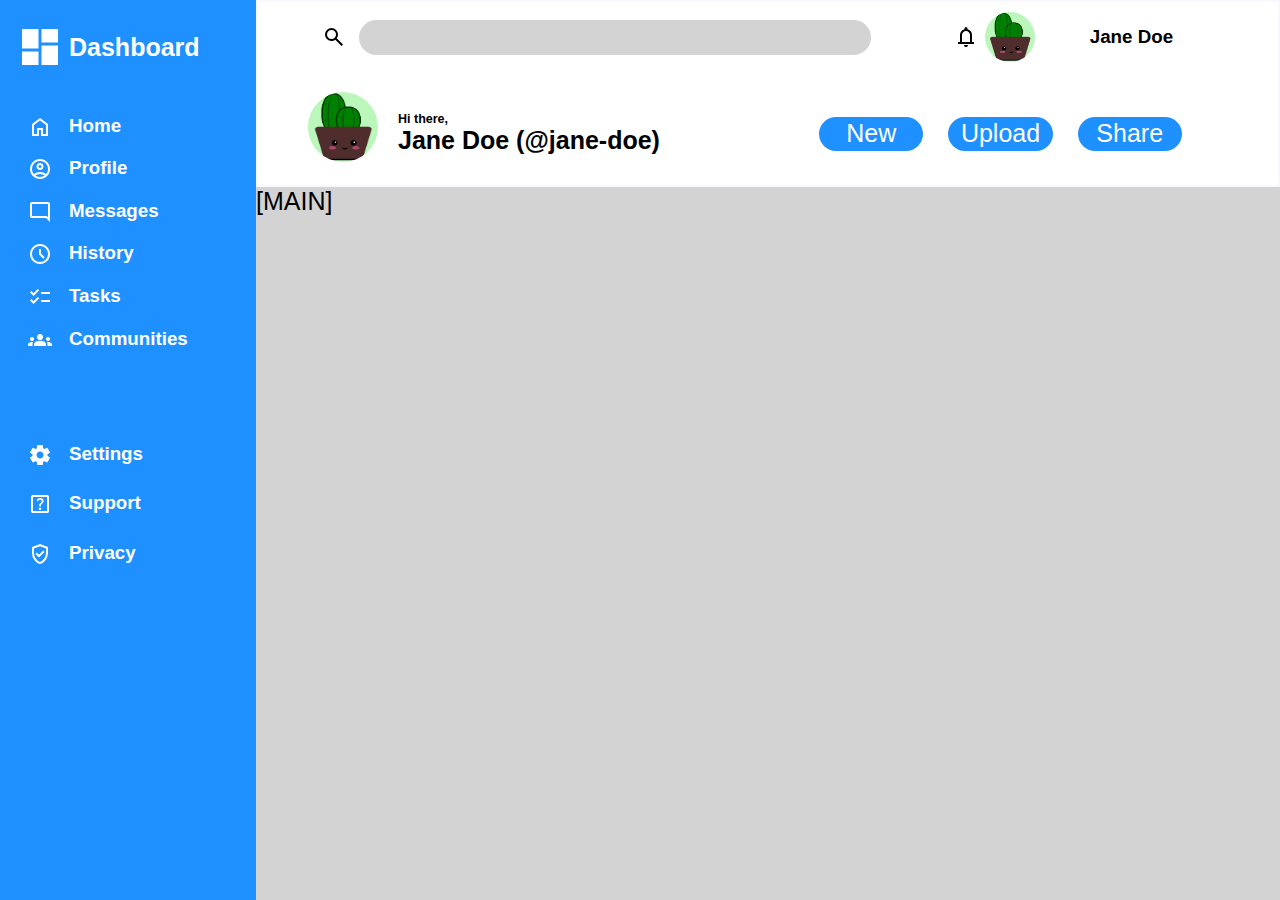
==== index.html @ dd7940e0 "Apply grid layout to header and sidebar elements" ====
<!DOCTYPE html>
<html lang="en">
<head>
    <meta charset="UTF-8">
    <meta name="viewport" content="width=device-width, initial-scale=1.0">
    <title>TOP - Admin Dashboard</title>
    <link rel="stylesheet" href="Assets/CSS/index.css">
</head>
<body>
    <div class="main-grid">
        <div id="sidebar">
            <div class="dashboard">
                <img src="Assets/Images/dashboard.svg" alt="Dashboard Icon">
                <h1>Dashboard</h1>
            </div>
            <ul class="list-one">
                <li><img src="Assets/Images/home.svg" alt="Home Icon"><p>Home</p></li>
                <li><img src="Assets/Images/profile.svg" alt="Profile Icon"><p>Profile</p></li>
                <li><img src="Assets/Images/messages.svg" alt="Messages Icon"><p>Messages</p></li>
                <li><img src="Assets/Images/history.svg" alt="History Icon"><p>History</p></li>
                <li><img src="Assets/Images/tasks.svg" alt="Tasks Icon"><p>Tasks</p></li>
                <li><img src="Assets/Images/groups.svg" alt="Communities Icon"><p>Communities</p></li>
            </ul>
            <ul class="list-two">
                <li><img src="Assets/Images/settings.svg" alt="Settings Icon">Settings</li>
                <li><img src="Assets/Images/support.svg" alt="Support Icon">Support</li>
                <li><img src="Assets/Images/privacy.svg" alt="Privacy Icon">Privacy</li>
            </ul>
        </div>
        <header>
            <div class="top-header">
                <div class="search-box">
                    <img src="Assets/Images/search.svg" alt="Search Icon">
                    <div class="search-bar"></div>
                </div>
                <div class="notifications-box">
                    <img src="Assets/Images/bell.svg" alt="Notifications Icon" class="bell">
                    <img src="Assets/Images/cactus.png" alt="Cactus Profile Image" class="mini-profile">
                    <p>Jane Doe</p>
                </div>
            </div>
            <div class="bottom-header">
                <div class="profile-box">
                    <img src="Assets/Images/cactus.png" alt="Cactus Profile Image" class="profile-image">
                    <div class="profile-text">
                        <p>Hi there,</p>
                        <p>Jane Doe (@jane-doe)</p>
                    </div>
                </div>
                <div class="action-buttons">
                    <button type="button">New</button>
                    <button type="button">Upload</button>
                    <button type="button">Share</button>
                </div>
            </div>
        </header>
        <main>[MAIN]</main>
    </div>
</body>
</html>
---- Assets/CSS/index.css ----
* {
    box-sizing: border-box;
    margin: 0;
    padding: 0;
}

html {
    font-size: 25px;
    font-family: sans-serif;
}

.main-grid {
    height: 100vh;
    display: grid;
    grid-template-columns: repeat(5, 1fr);
    grid-template-rows: 1fr 4fr;
}

#sidebar {
    background-color: dodgerblue;
    color: white;
    grid-column: 1 / 2;
    grid-row: 1 / 3;
    padding: 10px;
    display: grid;
    grid-template-columns: 100%;
    grid-template-rows: 1fr 4fr 6fr;
    gap: 30px;
}

.dashboard {
    display: grid;
    grid-template-columns: 1fr 3fr;
    align-self: center;
}

h1 {
    font-size: 1rem;
    align-self: center;
}

#sidebar img {
    filter: invert(100%) sepia(100%) saturate(1%) hue-rotate(221deg) brightness(107%) contrast(101%);
    justify-self: center;
}

ul {
    list-style-type: none;
    display: grid;
}

.list-one {
    grid-template-rows: repeat(5, 1fr) 2fr;
}

.list-two {
    grid-template-rows: 1fr 1fr 7fr;
}

#sidebar li {
    display: grid;
    grid-template-columns: 1fr 3fr;
    font-size: 0.75rem;
    font-weight: bold;
}

header {
    border: 2px solid ghostwhite;
    grid-column: 2 / 6;
    grid-row: 1 / 2;
    display: grid;
    grid-template-rows: 3fr 5fr;
    padding: 10px 50px;
    gap: 30px;
    box-shadow: 50px 50px darkgrey;
}

.top-header {
    display: grid;
    grid-template-columns: 2fr 1fr;
    gap: 75px;
}

.search-box {
    display: grid;
    grid-template-columns: 1fr 10fr;
}

.search-box img {
    align-self: center;
    justify-self: center;
}

.search-bar {
    background-color: lightgray;
    border-radius: 50px;
    height: 35px;
    align-self: center;
}

.notifications-box {
    display: grid;
    grid-template-columns: 1fr 1fr 5fr;
    align-items: center;
    font-size: 0.75rem;
    font-weight: bold;
}

.bell {
    justify-self: center;
}

.mini-profile {
    height: 50px;
    width: 50px;
    border-radius: 50px;
    justify-self: center;
}

.notifications-box p {
    justify-self: center;
}

.bottom-header {
    display: grid;
    grid-template-columns: 1fr 1fr;
    gap: 10px;
}

.profile-box {
    display: grid;
    grid-template-columns: 1fr 7fr;
    gap: 20px;
}

.profile-image {
    height: 70px;
    width: 70px;
    border-radius: 50px;
}

.profile-text {
    align-self: center;
}

.profile-text p {
    font-weight: bold;
}

.profile-text p:first-child {
    font-size: 0.5rem;
}

.action-buttons {
    display: grid;
    grid-template-columns: repeat(3, 1fr);
    gap: 25px;
    align-self: center;
    justify-self: center;
}

button {
    background-color: dodgerblue;
    border-radius: 50px;
    color: white;
    font-size: 1rem;
    padding: 0.1rem 0.5rem;
    border: none;
}

main {
    background-color: lightgray;
    grid-column: 2 / 6;
    grid-row: 2 / 3;
}
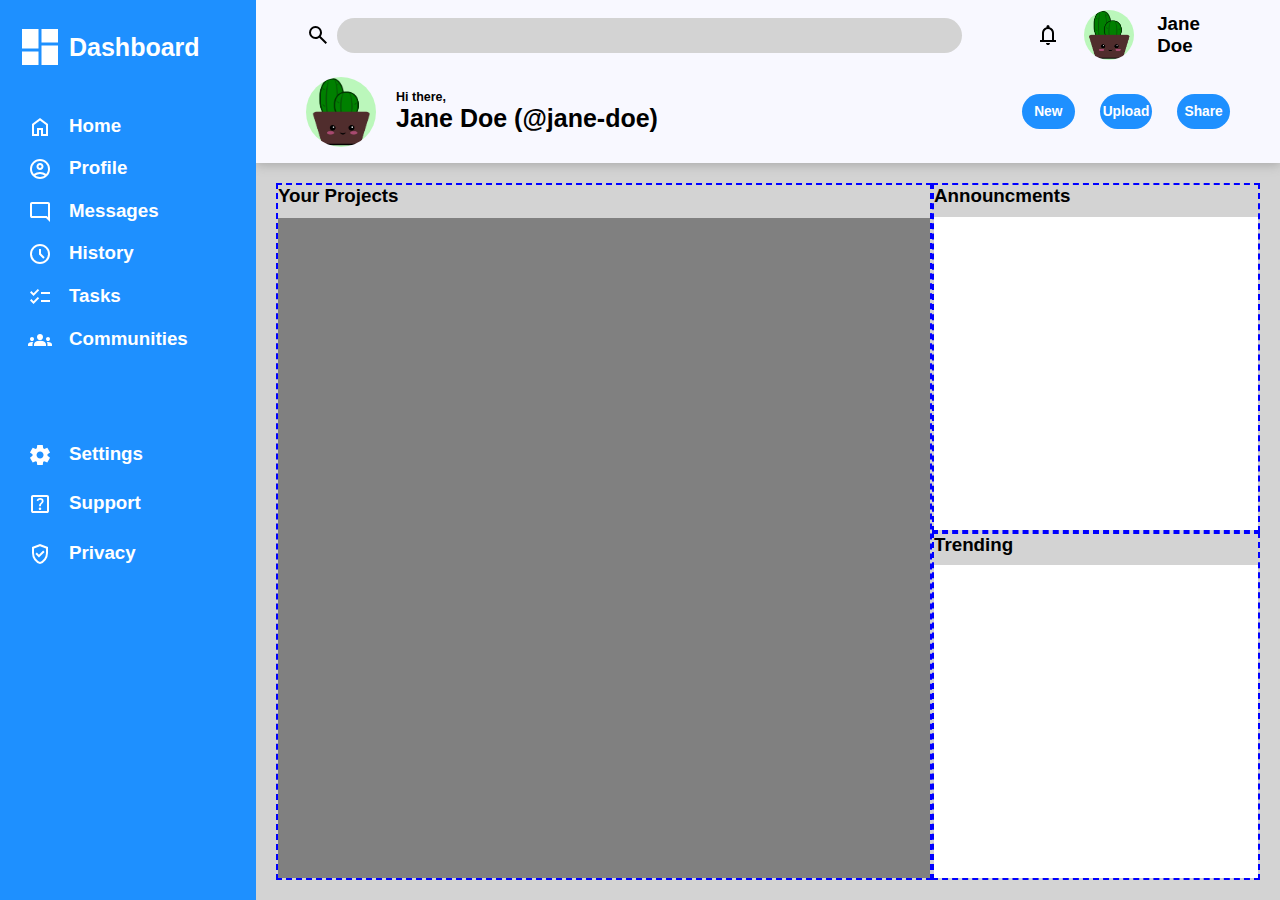
==== commit 00f690f8: "Fix shadow issue" ====
--- a/index.html
+++ b/index.html
@@ -27,34 +27,56 @@
                 <li><img src="Assets/Images/privacy.svg" alt="Privacy Icon">Privacy</li>
             </ul>
         </div>
-        <header>
-            <div class="top-header">
-                <div class="search-box">
-                    <img src="Assets/Images/search.svg" alt="Search Icon">
-                    <div class="search-bar"></div>
-                </div>
-                <div class="notifications-box">
-                    <img src="Assets/Images/bell.svg" alt="Notifications Icon" class="bell">
-                    <img src="Assets/Images/cactus.png" alt="Cactus Profile Image" class="mini-profile">
-                    <p>Jane Doe</p>
-                </div>
-            </div>
-            <div class="bottom-header">
-                <div class="profile-box">
-                    <img src="Assets/Images/cactus.png" alt="Cactus Profile Image" class="profile-image">
-                    <div class="profile-text">
-                        <p>Hi there,</p>
-                        <p>Jane Doe (@jane-doe)</p>
+        <div class="content-space">
+            <header>
+                <div class="top-header">
+                    <div class="search-box">
+                        <img src="Assets/Images/search.svg" alt="Search Icon">
+                        <div class="search-bar"></div>
+                    </div>
+                    <div class="notifications-box">
+                        <img src="Assets/Images/bell.svg" alt="Notifications Icon" class="bell">
+                        <img src="Assets/Images/cactus.png" alt="Cactus Profile Image" class="mini-profile">
+                        <p>Jane Doe</p>
                     </div>
                 </div>
-                <div class="action-buttons">
-                    <button type="button">New</button>
-                    <button type="button">Upload</button>
-                    <button type="button">Share</button>
+                <div class="bottom-header">
+                    <div class="profile-box">
+                        <img src="Assets/Images/cactus.png" alt="Cactus Profile Image" class="profile-image">
+                        <div class="profile-text">
+                            <p>Hi there,</p>
+                            <p>Jane Doe (@jane-doe)</p>
+                        </div>
+                    </div>
+                    <div class="action-buttons">
+                        <button type="button">New</button>
+                        <button type="button">Upload</button>
+                        <button type="button">Share</button>
+                    </div>
                 </div>
-            </div>
-        </header>
-        <main>[MAIN]</main>
+            </header>
+            <main>
+                <div class="projects">
+                    <p>Your Projects</p>
+                    <div class="project-cards">
+                        <div class="card"></div>
+                        <div class="card"></div>
+                        <div class="card"></div>
+                        <div class="card"></div>
+                        <div class="card"></div>
+                        <div class="card"></div>
+                    </div>
+                </div>
+                <div class="announcements">
+                    <p>Announcments</p>
+                    <div class="announcement-list"></div>
+                </div>
+                <div class="trending">
+                    <p>Trending</p>
+                    <div class="trending-list"></div>
+                </div>
+            </main>
+        </div>
     </div>
 </body>
 </html>--- a/Assets/CSS/index.css
+++ b/Assets/CSS/index.css
@@ -13,15 +13,12 @@
 .main-grid {
     height: 100vh;
     display: grid;
-    grid-template-columns: repeat(5, 1fr);
-    grid-template-rows: 1fr 4fr;
+    grid-template-columns: 1fr 4fr;
 }
 
 #sidebar {
     background-color: dodgerblue;
     color: white;
-    grid-column: 1 / 2;
-    grid-row: 1 / 3;
     padding: 10px;
     display: grid;
     grid-template-columns: 100%;
@@ -65,31 +62,37 @@
     font-weight: bold;
 }
 
+.content-space {
+    height: 100vh;
+    background-color: lightgray;
+    overflow: hidden;
+    display: grid;
+    grid-template-rows: 1fr 5fr;
+}
+
 header {
-    border: 2px solid ghostwhite;
-    grid-column: 2 / 6;
-    grid-row: 1 / 2;
+    background-color: ghostwhite;
     display: grid;
     grid-template-rows: 3fr 5fr;
     padding: 10px 50px;
-    gap: 30px;
-    box-shadow: 50px 50px darkgrey;
+    gap: 10px;
+    align-items: center;
+    box-shadow: 0px 2px 10px darkgray;
 }
 
 .top-header {
     display: grid;
-    grid-template-columns: 2fr 1fr;
-    gap: 75px;
+    grid-template-columns: 3fr 1fr;
+    gap: 50px;
 }
 
 .search-box {
     display: grid;
-    grid-template-columns: 1fr 10fr;
+    grid-template-columns: 1fr 20fr;
 }
 
 .search-box img {
     align-self: center;
-    justify-self: center;
 }
 
 .search-bar {
@@ -101,7 +104,7 @@
 
 .notifications-box {
     display: grid;
-    grid-template-columns: 1fr 1fr 5fr;
+    grid-template-columns: 1fr 1fr 1fr;
     align-items: center;
     font-size: 0.75rem;
     font-weight: bold;
@@ -109,23 +112,22 @@
 
 .bell {
     justify-self: center;
+}
+
+.notifications-box > p {
+    justify-self: start;
 }
 
 .mini-profile {
     height: 50px;
     width: 50px;
     border-radius: 50px;
-    justify-self: center;
-}
-
-.notifications-box p {
-    justify-self: center;
 }
 
 .bottom-header {
     display: grid;
-    grid-template-columns: 1fr 1fr;
-    gap: 10px;
+    grid-template-columns: 2fr 1fr;
+    gap: 300px;
 }
 
 .profile-box {
@@ -157,21 +159,59 @@
     grid-template-columns: repeat(3, 1fr);
     gap: 25px;
     align-self: center;
-    justify-self: center;
 }
 
 button {
     background-color: dodgerblue;
     border-radius: 50px;
     color: white;
-    font-size: 1rem;
-    padding: 0.1rem 0.5rem;
+    font-size: 0.55rem;
+    font-weight: bold;
+    padding: 10px 0;
     border: none;
 }
 
 main {
-    background-color: lightgray;
-    grid-column: 2 / 6;
+    background-color: transparent;
+    display: grid;
+    grid-template-columns: 2fr 1fr;
+    grid-template-rows: 1fr 1fr;
+    padding: 20px;
+}
+
+main > * {
+    border: 2px dashed blue;
+}
+
+main > * > p:first-child {
+    font-weight: bold;
+    font-size: 0.75rem;
+}
+
+.projects {
+    grid-row: 1 / 3;
+    display: grid;
+    grid-template-rows: 1fr 20fr;
+}
+
+.project-cards {
+    background-color: gray;
+}
+
+.announcements {
+    grid-column: 2 / 3;
+    grid-row: 1 / 2;
+    display: grid;
+    grid-template-rows: 1fr 10fr;
+}
+
+.announcement-list, .trending-list {
+    background-color: white;
+}
+
+.trending {
+    grid-column: 2 / 3;
     grid-row: 2 / 3;
-}
-
+    display: grid;
+    grid-template-rows: 1fr 10fr;
+}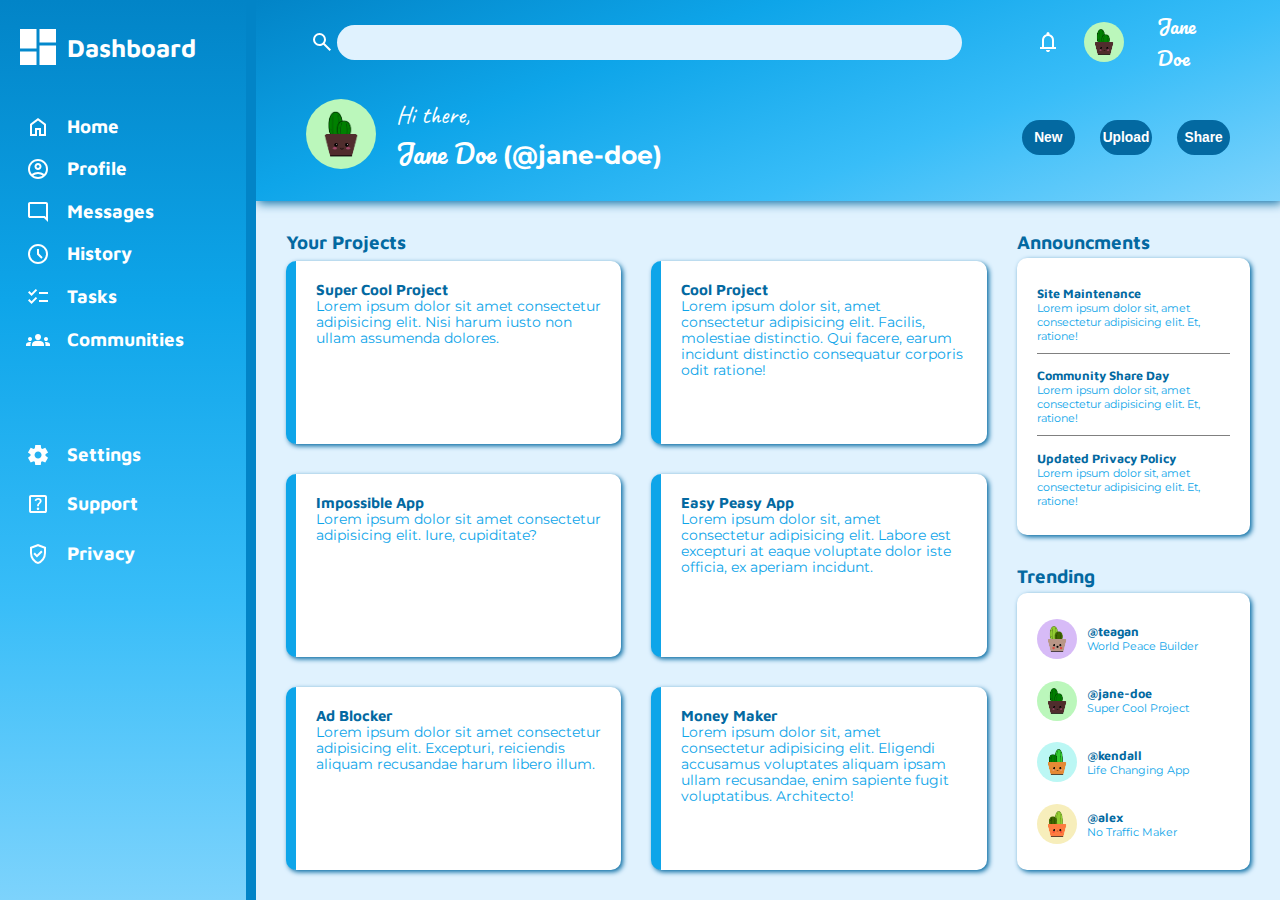
==== commit f1e23cae: "Update theme colors and fonts and avatars" ====
--- a/index.html
+++ b/index.html
@@ -31,21 +31,21 @@
             <header>
                 <div class="top-header">
                     <div class="search-box">
-                        <img src="Assets/Images/search.svg" alt="Search Icon">
+                        <img src="Assets/Images/search.svg" alt="Search Icon" class="svg">
                         <div class="search-bar"></div>
                     </div>
                     <div class="notifications-box">
-                        <img src="Assets/Images/bell.svg" alt="Notifications Icon" class="bell">
-                        <img src="Assets/Images/cactus.png" alt="Cactus Profile Image" class="mini-profile">
-                        <p>Jane Doe</p>
+                        <img src="Assets/Images/bell.svg" alt="Notifications Icon" class="bell svg">
+                        <img src="Assets/Images/green-cactus.png" alt="Cactus Profile Image" class="mini-profile">
+                        <p class="username">Jane Doe</p>
                     </div>
                 </div>
                 <div class="bottom-header">
                     <div class="profile-box">
-                        <img src="Assets/Images/cactus.png" alt="Cactus Profile Image" class="profile-image">
+                        <img src="Assets/Images/green-cactus.png" alt="Cactus Profile Image" class="profile-image">
                         <div class="profile-text">
                             <p>Hi there,</p>
-                            <p>Jane Doe (@jane-doe)</p>
+                            <p><span class="username">Jane Doe</span> (@jane-doe)</p>
                         </div>
                     </div>
                     <div class="action-buttons">
@@ -59,21 +59,81 @@
                 <div class="projects">
                     <p>Your Projects</p>
                     <div class="project-cards">
-                        <div class="card"></div>
-                        <div class="card"></div>
-                        <div class="card"></div>
-                        <div class="card"></div>
-                        <div class="card"></div>
-                        <div class="card"></div>
+                        <div class="card">
+                            <p class="card-title">Super Cool Project</p>
+                            <p class="card-description">Lorem ipsum dolor sit amet consectetur adipisicing elit. Nisi harum iusto non ullam assumenda dolores.</p>
+                        </div>
+                        <div class="card">
+                            <p class="card-title">Cool Project</p>
+                            <p class="card-description">Lorem ipsum dolor sit, amet consectetur adipisicing elit. Facilis, molestiae distinctio. Qui facere, earum incidunt distinctio consequatur corporis odit ratione!</p>
+                        </div>
+                        <div class="card">
+                            <p class="card-title">Impossible App</p>
+                            <p class="card-description">Lorem ipsum dolor sit amet consectetur adipisicing elit. Iure, cupiditate?</p>
+                        </div>
+                        <div class="card">
+                            <p class="card-title">Easy Peasy App</p>
+                            <p class="card-description">Lorem ipsum dolor sit, amet consectetur adipisicing elit. Labore est excepturi at eaque voluptate dolor iste officia, ex aperiam incidunt.</p>
+                        </div>
+                        <div class="card">
+                            <p class="card-title">Ad Blocker</p>
+                            <p class="card-description">Lorem ipsum dolor sit amet consectetur adipisicing elit. Excepturi, reiciendis aliquam recusandae harum libero illum.</p>
+                        </div>
+                        <div class="card">
+                            <p class="card-title">Money Maker</p>
+                            <p class="card-description">Lorem ipsum dolor sit, amet consectetur adipisicing elit. Eligendi accusamus voluptates aliquam ipsam ullam recusandae, enim sapiente fugit voluptatibus. Architecto!</p>
+                        </div>
                     </div>
                 </div>
                 <div class="announcements">
                     <p>Announcments</p>
-                    <div class="announcement-list"></div>
+                    <div class="announcement-list">
+                        <div class="list-item">
+                            <p class="item-title">Site Maintenance</p>
+                            <p class="item-description">Lorem ipsum dolor sit, amet consectetur adipisicing elit. Et, ratione!</p>
+                        </div>
+                        <div class="list-item">
+                            <p class="item-title">Community Share Day</p>
+                            <p class="item-description">Lorem ipsum dolor sit, amet consectetur adipisicing elit. Et, ratione!</p>
+                        </div>
+                        <div class="list-item">
+                            <p class="item-title">Updated Privacy Policy</p>
+                            <p class="item-description">Lorem ipsum dolor sit, amet consectetur adipisicing elit. Et, ratione!</p>
+                        </div>
+                    </div>
                 </div>
                 <div class="trending">
                     <p>Trending</p>
-                    <div class="trending-list"></div>
+                    <div class="trending-list">
+                        <div class="account">
+                            <img src="Assets/Images/lilac-cactus.png" alt="User One's profile icon" class="pic">
+                            <div class="account-text">
+                                <p class="account-name">@teagan</p>
+                                <p class="account-title">World Peace Builder</p>
+                            </div>
+                        </div>
+                        <div class="account">
+                            <img src="Assets/Images/green-cactus.png" alt=""User Two's profile icon"" class="pic">
+                            <div class="account-text">
+                                <p class="account-name">@jane-doe</p>
+                                <p class="account-title">Super Cool Project</p>
+                            </div>
+                        </div>
+                        <div class="account">
+                            <img src="Assets/Images/blue-cactus.png" alt=""User Three's profile icon"" class="pic">
+                            <div class="account-text">
+                                <p class="account-name">@kendall</p>
+                                <p class="account-title">Life Changing App</p>
+                            </div>
+                        </div>
+                        <div class="account">
+                            <img src="Assets/Images/yellow-cactus.png" alt=""User Four's profile icon"" class="pic">
+                            <div class="account-text">
+                                <p class="account-name">@alex</p>
+                                <p class="account-title">No Traffic Maker</p>
+                            </div>
+                        </div>
+                    </div>
                 </div>
             </main>
         </div>
--- a/Assets/CSS/index.css
+++ b/Assets/CSS/index.css
@@ -1,3 +1,12 @@
+@import url('https://fonts.googleapis.com/css2?family=Caveat:wght@400..700&family=Maven+Pro:wght@400..900&family=Montserrat:ital,wght@0,100..900;1,100..900&family=Pacifico&display=swap');
+/* 
+Caveat: handwritten font
+Pacifico: cursive font
+Montserrat: sans serif; larger, very easy to read
+Maven Pro: sans serif; slightly more stylistic
+*/
+
+
 
 * {
     box-sizing: border-box;
@@ -7,7 +16,12 @@
 
 html {
     font-size: 25px;
-    font-family: sans-serif;
+    font-family: "Montserrat", sans-serif;
+}
+
+:root {
+    --main-color: #e0f2fe;
+    --shadow: #0369a1;
 }
 
 .main-grid {
@@ -17,7 +31,10 @@
 }
 
 #sidebar {
-    background-color: dodgerblue;
+    font-family: "Maven Pro";
+    background-image: linear-gradient(#0284c7, #0ea5e9, #38bdf8, #7dd3fc);
+    background-color:deepskyblue;
+    border-right: 10px solid #0284c7;
     color: white;
     padding: 10px;
     display: grid;
@@ -37,7 +54,7 @@
     align-self: center;
 }
 
-#sidebar img {
+#sidebar img, header .svg {
     filter: invert(100%) sepia(100%) saturate(1%) hue-rotate(221deg) brightness(107%) contrast(101%);
     justify-self: center;
 }
@@ -63,21 +80,23 @@
 }
 
 .content-space {
-    height: 100vh;
-    background-color: lightgray;
+    background-color: var(--main-color);
+    color: var(--shadow);
     overflow: hidden;
     display: grid;
     grid-template-rows: 1fr 5fr;
 }
 
 header {
-    background-color: ghostwhite;
+    background-image: linear-gradient(160deg, #0284c7, #0ea5e9, #38bdf8, #7dd3fc);
+    background-color: #0ea5e9;
+    color: white;
     display: grid;
     grid-template-rows: 3fr 5fr;
     padding: 10px 50px;
     gap: 10px;
     align-items: center;
-    box-shadow: 0px 2px 10px darkgray;
+    box-shadow: 2px 2px 10px var(--shadow);
 }
 
 .top-header {
@@ -96,7 +115,7 @@
 }
 
 .search-bar {
-    background-color: lightgray;
+    background-color: var(--main-color);
     border-radius: 50px;
     height: 35px;
     align-self: center;
@@ -118,9 +137,9 @@
     justify-self: start;
 }
 
-.mini-profile {
-    height: 50px;
-    width: 50px;
+.mini-profile, .pic {
+    height: 40px;
+    width: 40px;
     border-radius: 50px;
 }
 
@@ -146,12 +165,18 @@
     align-self: center;
 }
 
-.profile-text p {
-    font-weight: bold;
-}
-
 .profile-text p:first-child {
-    font-size: 0.5rem;
+    font-size: 1rem;
+    font-family: "Caveat";
+}
+
+.profile-text p:last-child {
+    font-weight: bold;
+}
+
+.username {
+    font-family: "Pacifico";
+    font-weight: normal;
 }
 
 .action-buttons {
@@ -162,7 +187,7 @@
 }
 
 button {
-    background-color: dodgerblue;
+    background-color: var(--shadow);
     border-radius: 50px;
     color: white;
     font-size: 0.55rem;
@@ -174,18 +199,16 @@
 main {
     background-color: transparent;
     display: grid;
-    grid-template-columns: 2fr 1fr;
+    grid-template-columns: 3fr 1fr;
     grid-template-rows: 1fr 1fr;
-    padding: 20px;
-}
-
-main > * {
-    border: 2px dashed blue;
+    padding: 30px;
+    gap: 30px;
 }
 
 main > * > p:first-child {
     font-weight: bold;
     font-size: 0.75rem;
+    font-family: "Maven Pro";
 }
 
 .projects {
@@ -195,7 +218,32 @@
 }
 
 .project-cards {
-    background-color: gray;
+    display: grid;
+    grid-template-columns: repeat(2, 1fr);
+    grid-template-rows: repeat(3, 1fr);
+    gap: 30px;
+}
+
+.card, .announcement-list, .trending-list {
+    background-color: white;
+    border-radius: 10px;
+    padding: 20px;
+    box-shadow: 2px 2px 5px var(--shadow);
+}
+
+.card {
+    border-left: 10px solid #0ea5e9;
+}
+
+.card-title {
+    font-weight: bold;
+    font-size: 0.6rem;
+    font-family: "Maven Pro";
+}
+
+.card-description {
+    font-size: 0.55rem;
+    color: #0ea5e9;
 }
 
 .announcements {
@@ -205,13 +253,46 @@
     grid-template-rows: 1fr 10fr;
 }
 
-.announcement-list, .trending-list {
-    background-color: white;
+.announcement-list {
+    display: grid;
+}
+
+.list-item {
+    align-self: center;
+}
+
+.list-item:not(:last-child) {
+    padding-bottom: 10px;
+    border-bottom: 1px solid gray;
+}
+
+.item-title, .account-name {
+    font-size: 0.5rem;
+    font-weight: bold;
+    font-family: "Maven Pro";
+}
+
+.item-description, .account-title {
+    font-size: 0.45rem;
+    color: #0ea5e9;
 }
 
 .trending {
     grid-column: 2 / 3;
     grid-row: 2 / 3;
     display: grid;
-    grid-template-rows: 1fr 10fr;
-}+    grid-template-rows: 1fr 10fr
+}
+
+.trending-list {
+    display: grid;
+    gap: 10px;
+}
+
+.account {
+    display: grid;
+    grid-template-columns: 1fr 5fr;
+    align-items: center;
+    justify-content: center;
+    gap: 10px;
+}
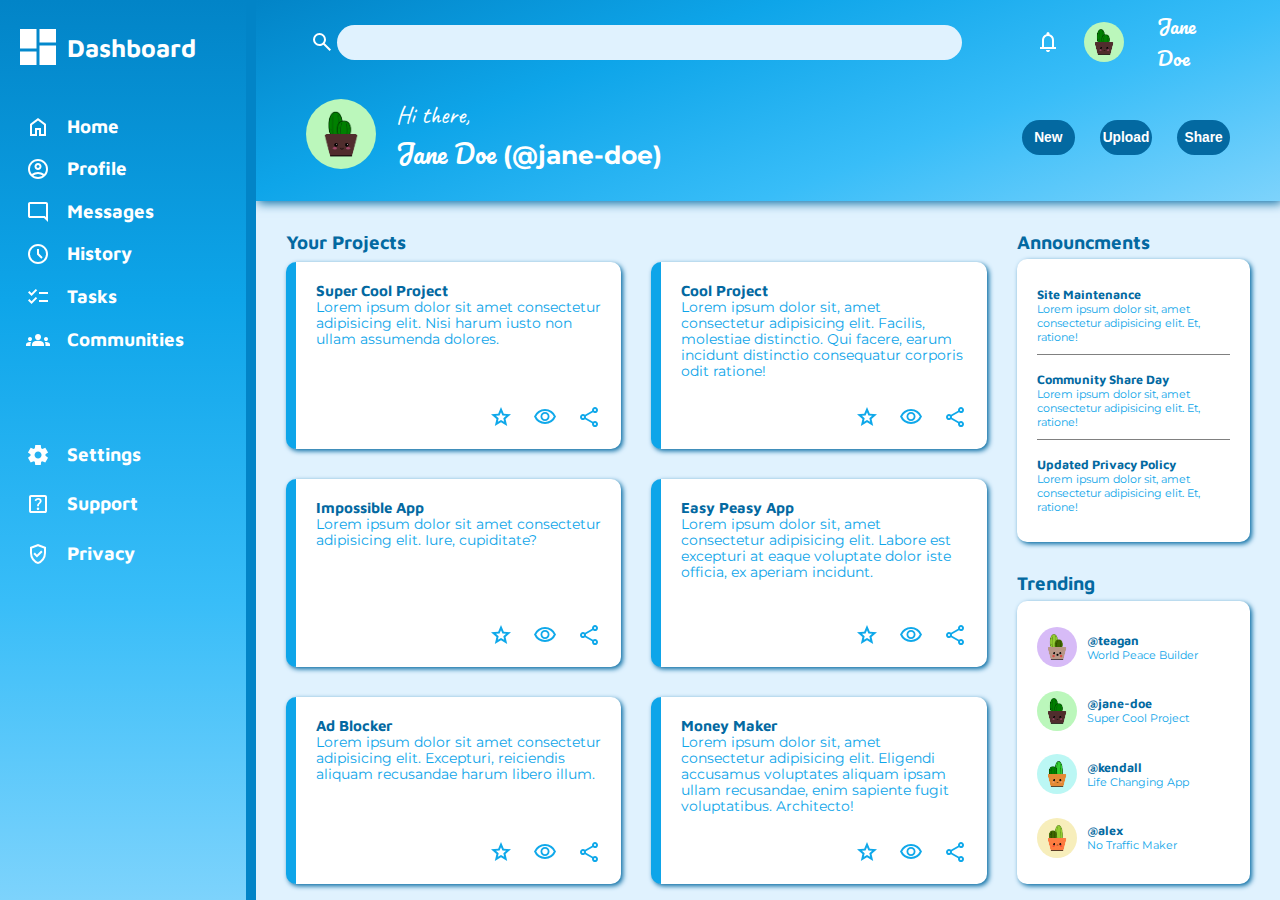
==== commit c82a4130: "Apply interactive styling" ====
--- a/index.html
+++ b/index.html
@@ -5,6 +5,7 @@
     <meta name="viewport" content="width=device-width, initial-scale=1.0">
     <title>TOP - Admin Dashboard</title>
     <link rel="stylesheet" href="Assets/CSS/index.css">
+    <script src="Assets/JS/index.js" defer></script>
 </head>
 <body>
     <div class="main-grid">
@@ -14,28 +15,28 @@
                 <h1>Dashboard</h1>
             </div>
             <ul class="list-one">
-                <li><img src="Assets/Images/home.svg" alt="Home Icon"><p>Home</p></li>
-                <li><img src="Assets/Images/profile.svg" alt="Profile Icon"><p>Profile</p></li>
-                <li><img src="Assets/Images/messages.svg" alt="Messages Icon"><p>Messages</p></li>
-                <li><img src="Assets/Images/history.svg" alt="History Icon"><p>History</p></li>
-                <li><img src="Assets/Images/tasks.svg" alt="Tasks Icon"><p>Tasks</p></li>
-                <li><img src="Assets/Images/groups.svg" alt="Communities Icon"><p>Communities</p></li>
+                <li id="home" class="selections"><img src="Assets/Images/home.svg" alt="Home Icon" class="house white-icons"><p>Home</p></li>
+                <li id="profile" class="selections"><img src="Assets/Images/profile.svg" alt="Profile Icon" class="avatar white-icons"><p>Profile</p></li>
+                <li id="messages" class="selections"><img src="Assets/Images/messages.svg" alt="Messages Icon" class="mail white-icons"><p>Messages</p></li>
+                <li id="history" class="selections"><img src="Assets/Images/history.svg" alt="History Icon" class="clock white-icons"><p>History</p></li>
+                <li id="tasks" class="selections"><img src="Assets/Images/tasks.svg" alt="Tasks Icon" class="checkmark white-icons"><p>Tasks</p></li>
+                <li id="communities" class="selections"><img src="Assets/Images/groups.svg" alt="Communities Icon" class="group white-icons"><p>Communities</p></li>
             </ul>
             <ul class="list-two">
-                <li><img src="Assets/Images/settings.svg" alt="Settings Icon">Settings</li>
-                <li><img src="Assets/Images/support.svg" alt="Support Icon">Support</li>
-                <li><img src="Assets/Images/privacy.svg" alt="Privacy Icon">Privacy</li>
+                <li id="settings" class="selections"><img src="Assets/Images/settings.svg" alt="Settings Icon" class="gear white-icons">Settings</li>
+                <li id="support" class="selections"><img src="Assets/Images/support.svg" alt="Support Icon" class="question white-icons">Support</li>
+                <li id="privacy" class="selections"><img src="Assets/Images/privacy.svg" alt="Privacy Icon" class="shield white-icons">Privacy</li>
             </ul>
         </div>
         <div class="content-space">
             <header>
                 <div class="top-header">
                     <div class="search-box">
-                        <img src="Assets/Images/search.svg" alt="Search Icon" class="svg">
-                        <div class="search-bar"></div>
+                        <img src="Assets/Images/search.svg" alt="Search Icon" id="search" class="svg header-svg">
+                        <input type="search" class="search-bar"></input>
                     </div>
                     <div class="notifications-box">
-                        <img src="Assets/Images/bell.svg" alt="Notifications Icon" class="bell svg">
+                        <img src="Assets/Images/bell.svg" alt="Notifications Icon" id="notifications" class="bell svg header-svg">
                         <img src="Assets/Images/green-cactus.png" alt="Cactus Profile Image" class="mini-profile">
                         <p class="username">Jane Doe</p>
                     </div>
@@ -60,28 +61,70 @@
                     <p>Your Projects</p>
                     <div class="project-cards">
                         <div class="card">
-                            <p class="card-title">Super Cool Project</p>
-                            <p class="card-description">Lorem ipsum dolor sit amet consectetur adipisicing elit. Nisi harum iusto non ullam assumenda dolores.</p>
+                            <div class="card-text">
+                                <p class="card-title">Super Cool Project</p>
+                                <p class="card-description">Lorem ipsum dolor sit amet consectetur adipisicing elit. Nisi harum iusto non ullam assumenda dolores.</p>
+                            </div>
+                            <div class="action-icons">
+                                <img src="Assets/Images/star.svg" alt="Star Icon" class="star dark-icons">
+                                <img src="Assets/Images/eye.svg" alt="Eye Icon" class="eye dark-icons">
+                                <img src="Assets/Images/share.svg" alt="Share Icon" class="share dark-icons">
+                            </div>
                         </div>
                         <div class="card">
-                            <p class="card-title">Cool Project</p>
-                            <p class="card-description">Lorem ipsum dolor sit, amet consectetur adipisicing elit. Facilis, molestiae distinctio. Qui facere, earum incidunt distinctio consequatur corporis odit ratione!</p>
+                            <div class="card-text">
+                                <p class="card-title">Cool Project</p>
+                                <p class="card-description">Lorem ipsum dolor sit, amet consectetur adipisicing elit. Facilis, molestiae distinctio. Qui facere, earum incidunt distinctio consequatur corporis odit ratione!</p>
+                            </div>
+                            <div class="action-icons">
+                                <img src="Assets/Images/star.svg" alt="Star Icon" class="star dark-icons">
+                                <img src="Assets/Images/eye.svg" alt="Eye Icon" class="eye dark-icons">
+                                <img src="Assets/Images/share.svg" alt="Share Icon" class="share dark-icons">
+                            </div>
                         </div>
                         <div class="card">
-                            <p class="card-title">Impossible App</p>
-                            <p class="card-description">Lorem ipsum dolor sit amet consectetur adipisicing elit. Iure, cupiditate?</p>
+                            <div class="card-text">
+                                <p class="card-title">Impossible App</p>
+                                <p class="card-description">Lorem ipsum dolor sit amet consectetur adipisicing elit. Iure, cupiditate?</p>
+                            </div>
+                            <div class="action-icons">
+                                <img src="Assets/Images/star.svg" alt="Star Icon" class="star dark-icons">
+                                <img src="Assets/Images/eye.svg" alt="Eye Icon" class="eye dark-icons">
+                                <img src="Assets/Images/share.svg" alt="Share Icon" class="share dark-icons">
+                            </div>
                         </div>
                         <div class="card">
-                            <p class="card-title">Easy Peasy App</p>
-                            <p class="card-description">Lorem ipsum dolor sit, amet consectetur adipisicing elit. Labore est excepturi at eaque voluptate dolor iste officia, ex aperiam incidunt.</p>
+                            <div class="card-text">
+                                <p class="card-title">Easy Peasy App</p>
+                                <p class="card-description">Lorem ipsum dolor sit, amet consectetur adipisicing elit. Labore est excepturi at eaque voluptate dolor iste officia, ex aperiam incidunt.</p>
+                            </div>
+                            <div class="action-icons">
+                                <img src="Assets/Images/star.svg" alt="Star Icon" class="star dark-icons">
+                                <img src="Assets/Images/eye.svg" alt="Eye Icon" class="eye dark-icons">
+                                <img src="Assets/Images/share.svg" alt="Share Icon" class="share dark-icons">
+                            </div>
                         </div>
                         <div class="card">
-                            <p class="card-title">Ad Blocker</p>
-                            <p class="card-description">Lorem ipsum dolor sit amet consectetur adipisicing elit. Excepturi, reiciendis aliquam recusandae harum libero illum.</p>
+                            <div class="card-text">
+                                <p class="card-title">Ad Blocker</p>
+                                <p class="card-description">Lorem ipsum dolor sit amet consectetur adipisicing elit. Excepturi, reiciendis aliquam recusandae harum libero illum.</p>
+                            </div>
+                            <div class="action-icons">
+                                <img src="Assets/Images/star.svg" alt="Star Icon" class="star dark-icons">
+                                <img src="Assets/Images/eye.svg" alt="Eye Icon" class="eye dark-icons">
+                                <img src="Assets/Images/share.svg" alt="Share Icon" class="share dark-icons">
+                            </div>
                         </div>
                         <div class="card">
-                            <p class="card-title">Money Maker</p>
-                            <p class="card-description">Lorem ipsum dolor sit, amet consectetur adipisicing elit. Eligendi accusamus voluptates aliquam ipsam ullam recusandae, enim sapiente fugit voluptatibus. Architecto!</p>
+                            <div class="card-text">
+                                <p class="card-title">Money Maker</p>
+                                <p class="card-description">Lorem ipsum dolor sit, amet consectetur adipisicing elit. Eligendi accusamus voluptates aliquam ipsam ullam recusandae, enim sapiente fugit voluptatibus. Architecto!</p>
+                            </div>
+                            <div class="action-icons">
+                                <img src="Assets/Images/star.svg" alt="Star Icon" class="star dark-icons">
+                                <img src="Assets/Images/eye.svg" alt="Eye Icon" class=" eye dark-icons">
+                                <img src="Assets/Images/share.svg" alt="Share Icon" class=" share dark-icons">
+                            </div>
                         </div>
                     </div>
                 </div>
--- a/Assets/CSS/index.css
+++ b/Assets/CSS/index.css
@@ -6,8 +6,6 @@
 Maven Pro: sans serif; slightly more stylistic
 */
 
-
-
 * {
     box-sizing: border-box;
     margin: 0;
@@ -79,6 +77,11 @@
     font-weight: bold;
 }
 
+#sidebar li:hover {
+    color: #67e8f9;
+    text-decoration: underline;
+}
+
 .content-space {
     background-color: var(--main-color);
     color: var(--shadow);
@@ -119,6 +122,11 @@
     border-radius: 50px;
     height: 35px;
     align-self: center;
+    border: none;
+    padding-left: 1rem;
+    font-size: 0.65rem;
+    font-family: "Montserrat";
+    color: var(--shadow);
 }
 
 .notifications-box {
@@ -141,6 +149,10 @@
     height: 40px;
     width: 40px;
     border-radius: 50px;
+}
+
+.mini-profile:hover {
+    border: 2px solid deeppink;
 }
 
 .bottom-header {
@@ -196,6 +208,11 @@
     border: none;
 }
 
+button:hover {
+    background-color: white;
+    color:#38bdf8;
+}
+
 main {
     background-color: transparent;
     display: grid;
@@ -233,6 +250,9 @@
 
 .card {
     border-left: 10px solid #0ea5e9;
+    display: grid;
+    gap: 2px;
+    grid-template-rows: 2fr 1fr;
 }
 
 .card-title {
@@ -244,6 +264,18 @@
 .card-description {
     font-size: 0.55rem;
     color: #0ea5e9;
+}
+
+.action-icons {
+    align-self: end;
+    justify-self: end;
+    display: grid;
+    grid-template-columns: repeat(3, 1fr);
+    gap: 20px;
+}
+
+.action-icons *{
+    filter: invert(49%) sepia(96%) saturate(521%) hue-rotate(156deg) brightness(92%) contrast(99%);
 }
 
 .announcements {
@@ -296,3 +328,7 @@
     justify-content: center;
     gap: 10px;
 }
+
+.card:hover, .list-item:hover, .account:hover {
+    background-color: #e0f2fe;
+}
